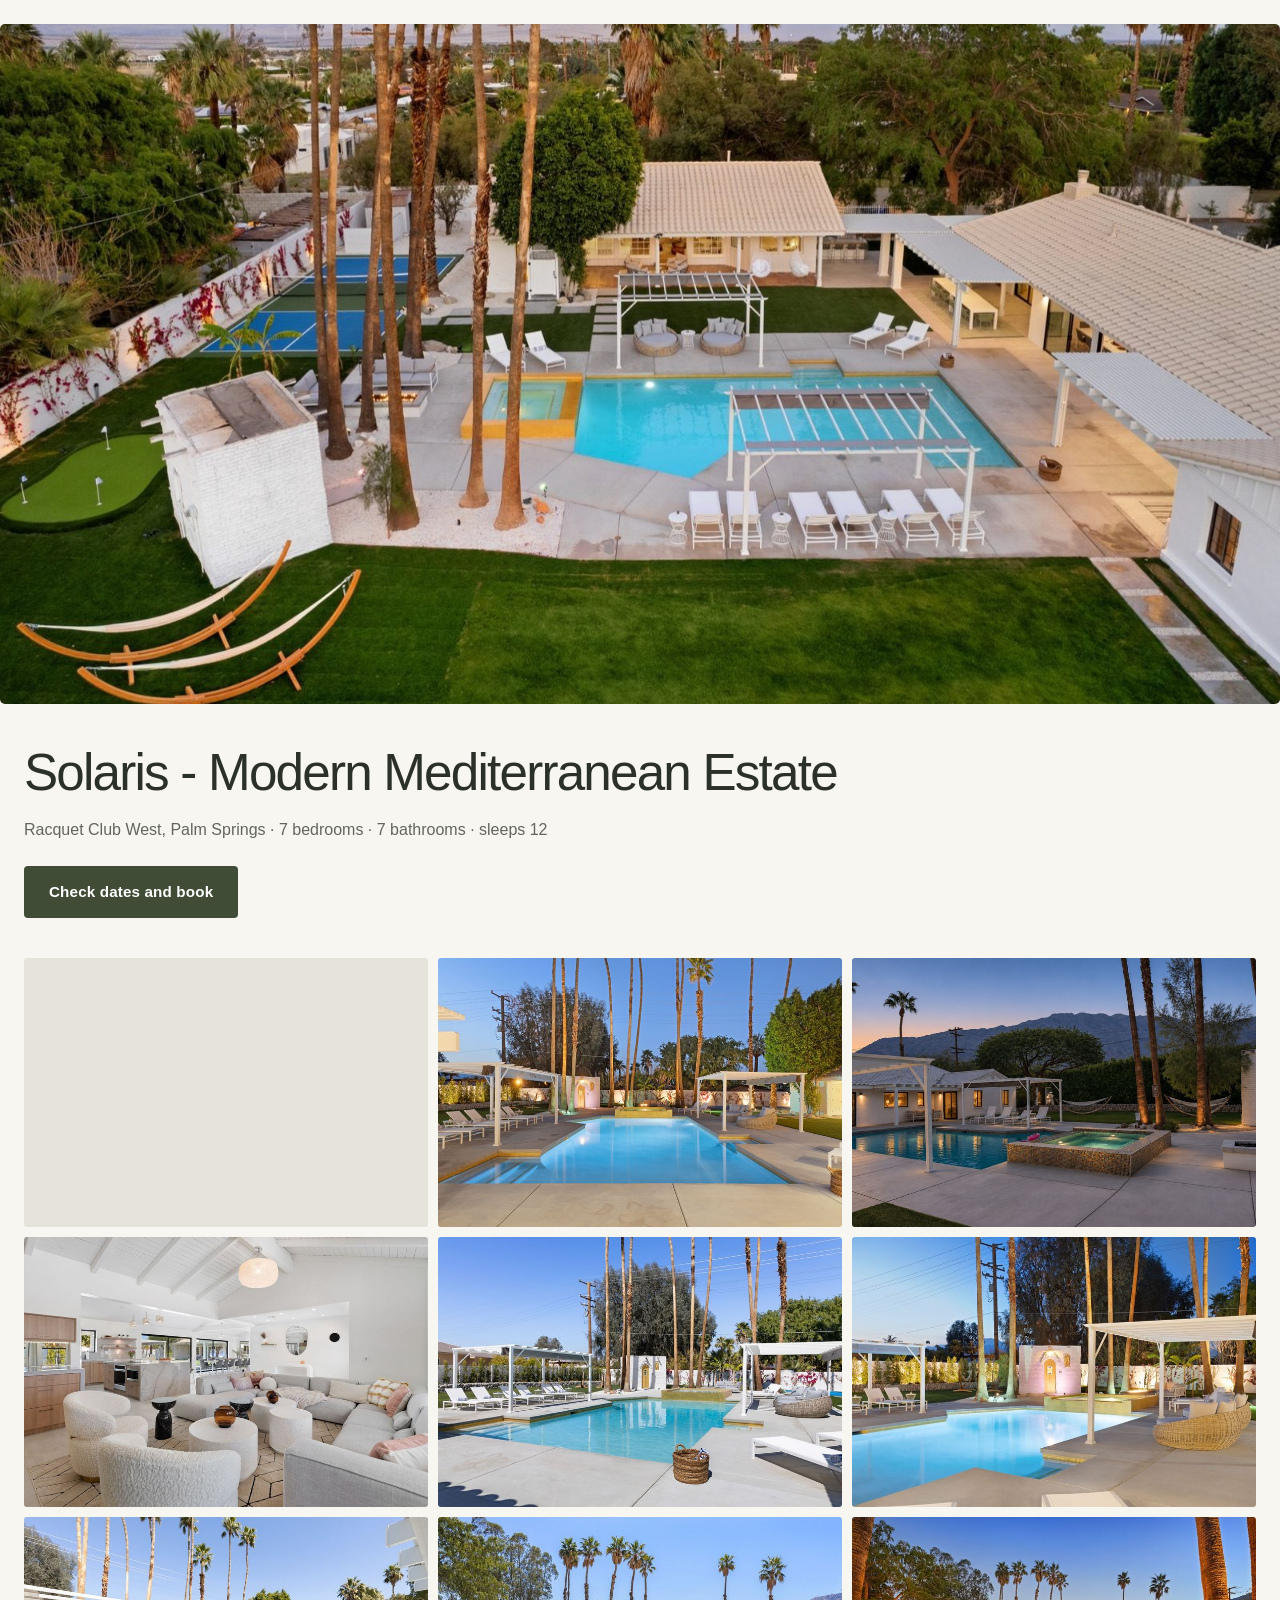
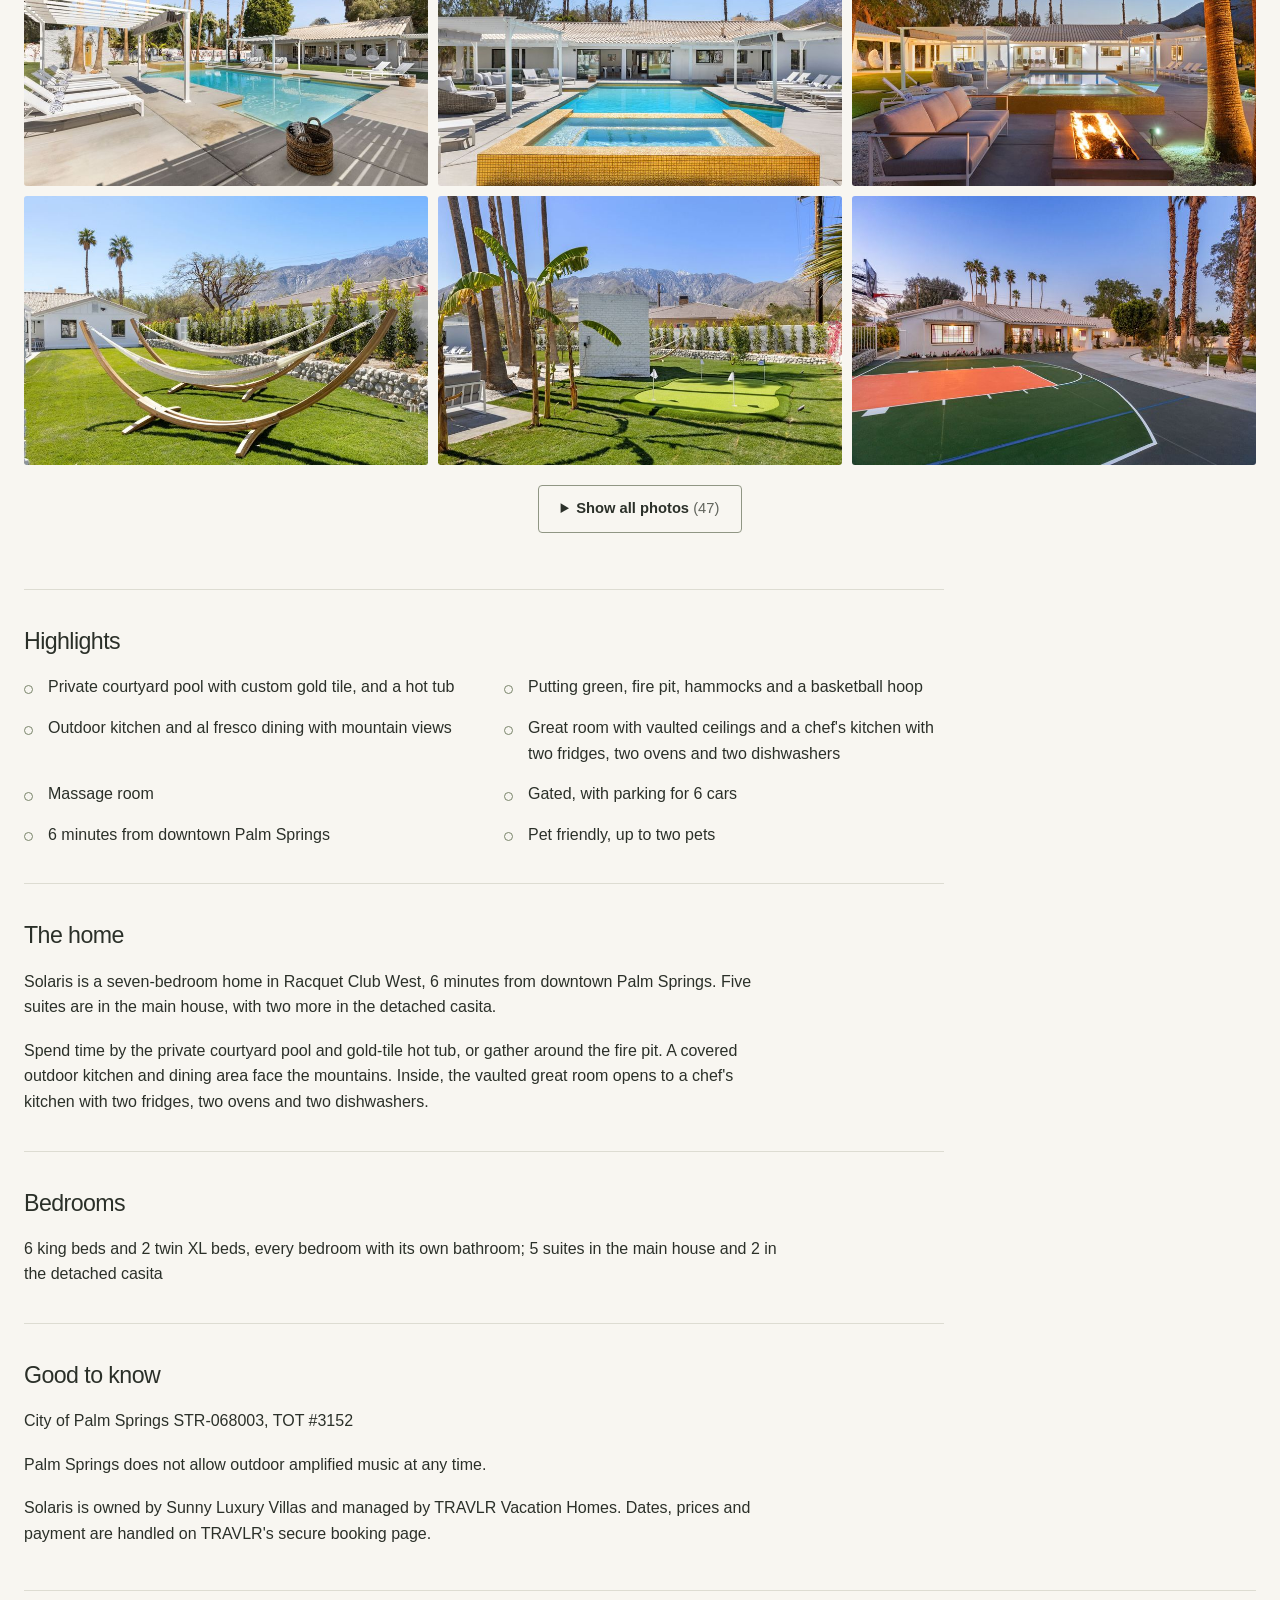
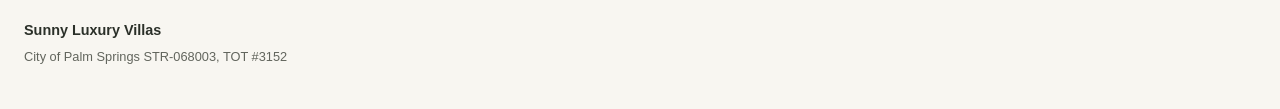
==== solaris/index.html @ 834a3d3c "Solaris booking pages Co-Authored-By: Claude Fable 5.2 <noreply@anthropic.com>" ====
<!doctype html>
<html lang="en">
<head>
<meta charset="utf-8">
<meta name="viewport" content="width=device-width, initial-scale=1">
<meta name="robots" content="noindex,nofollow">
<title>Solaris - Modern Mediterranean Estate</title>
<meta name="description" content="7 bedrooms, 7 bathrooms, sleeps 12. Private courtyard pool, gold-tile spa and mountain views in Racquet Club West, Palm Springs.">
<link rel="canonical" href="https://stay.sunnyluxuryvillas.com/solaris/">
<meta property="og:type" content="website">
<meta property="og:site_name" content="Sunny Luxury Villas">
<meta property="og:title" content="Solaris - Modern Mediterranean Estate">
<meta property="og:description" content="7 bedrooms, 7 bathrooms, sleeps 12. Private courtyard pool, gold-tile spa and mountain views in Racquet Club West, Palm Springs.">
<meta property="og:url" content="https://stay.sunnyluxuryvillas.com/solaris/">
<meta property="og:image" content="https://stay.sunnyluxuryvillas.com/img/a01-1600.jpg">
<meta property="og:image:alt" content="Pool courtyard and pergolas at dusk">
<link rel="stylesheet" href="/site.css">
<script src="/config.js" defer></script>
<script src="/site.js" defer></script>
</head>
<body data-code="s0">
<main>
<a class="hero photo" data-photo="0" href="/img/a01-1600.jpg" aria-label="Open photo 1: Pool courtyard and pergolas at dusk">
<img src="/img/a01-800.jpg" srcset="/img/a01-800.jpg 800w, /img/a01-1600.jpg 1600w" sizes="(min-width: 1400px) 1360px, 100vw" width="1600" height="1065" alt="Pool courtyard and pergolas at dusk" loading="eager" decoding="async" fetchpriority="high">
</a>
<div class="page-body">
<section class="intro" aria-labelledby="home-title">
<h1 id="home-title">Solaris - Modern Mediterranean Estate</h1>
<p class="location">Racquet Club West, Palm Springs · 7 bedrooms · 7 bathrooms · sleeps 12</p>
<a class="book-button" data-book href="https://www.staytravlr.com/vacation-rental/solaris/?utm_source=sunnyluxuryvillas&amp;utm_medium=referral&amp;utm_campaign=solaris_pilot_2026_11&amp;utm_content=s0#availability">Check dates and book</a>
</section>
<section class="gallery" aria-label="Photos of Solaris">
<div class="photo-grid"><a class="photo" data-photo="0" href="/img/a01-1600.jpg" aria-label="Open photo 1: Pool courtyard and pergolas at dusk"><img src="/img/a01-800.jpg" srcset="/img/a01-800.jpg 800w, /img/a01-1600.jpg 1600w" sizes="(min-width: 1100px) 416px, (min-width: 700px) calc((100vw - 64px) / 3), calc((100vw - 40px) / 2)" width="1600" height="1065" alt="Pool courtyard and pergolas at dusk" loading="lazy" decoding="async"></a>
<a class="photo" data-photo="1" href="/img/a02-1600.jpg" aria-label="Open photo 2: Illuminated courtyard pool beneath tall palms"><img src="/img/a02-800.jpg" srcset="/img/a02-800.jpg 800w, /img/a02-1600.jpg 1600w" sizes="(min-width: 1100px) 416px, (min-width: 700px) calc((100vw - 64px) / 3), calc((100vw - 40px) / 2)" width="1622" height="1080" alt="Illuminated courtyard pool beneath tall palms" loading="lazy" decoding="async"></a>
<a class="photo" data-photo="2" href="/img/tree-Ra-1600.jpg" aria-label="Open photo 3: Courtyard pool and mountain skyline framed by a tree"><img src="/img/tree-Ra-800.jpg" srcset="/img/tree-Ra-800.jpg 800w, /img/tree-Ra-1600.jpg 1600w" sizes="(min-width: 1100px) 416px, (min-width: 700px) calc((100vw - 64px) / 3), calc((100vw - 40px) / 2)" width="1620" height="1080" alt="Courtyard pool and mountain skyline framed by a tree" loading="lazy" decoding="async"></a>
<a class="photo" data-photo="3" href="/img/a03-1600.jpg" aria-label="Open photo 4: Great room with vaulted ceilings and soft seating"><img src="/img/a03-800.jpg" srcset="/img/a03-800.jpg 800w, /img/a03-1600.jpg 1600w" sizes="(min-width: 1100px) 416px, (min-width: 700px) calc((100vw - 64px) / 3), calc((100vw - 40px) / 2)" width="1620" height="1080" alt="Great room with vaulted ceilings and soft seating" loading="lazy" decoding="async"></a>
<a class="photo" data-photo="4" href="/img/a04-1600.jpg" aria-label="Open photo 5: Sunny pool courtyard with shaded daybeds"><img src="/img/a04-800.jpg" srcset="/img/a04-800.jpg 800w, /img/a04-1600.jpg 1600w" sizes="(min-width: 1100px) 416px, (min-width: 700px) calc((100vw - 64px) / 3), calc((100vw - 40px) / 2)" width="1620" height="1080" alt="Sunny pool courtyard with shaded daybeds" loading="lazy" decoding="async"></a>
<a class="photo" data-photo="5" href="/img/a05-1600.jpg" aria-label="Open photo 6: Poolside pergolas and illuminated spa at dusk"><img src="/img/a05-800.jpg" srcset="/img/a05-800.jpg 800w, /img/a05-1600.jpg 1600w" sizes="(min-width: 1100px) 416px, (min-width: 700px) calc((100vw - 64px) / 3), calc((100vw - 40px) / 2)" width="1620" height="1080" alt="Poolside pergolas and illuminated spa at dusk" loading="lazy" decoding="async"></a>
<a class="photo" data-photo="6" href="/img/a06-1600.jpg" aria-label="Open photo 7: Pool terrace with loungers and white pergolas"><img src="/img/a06-800.jpg" srcset="/img/a06-800.jpg 800w, /img/a06-1600.jpg 1600w" sizes="(min-width: 1100px) 416px, (min-width: 700px) calc((100vw - 64px) / 3), calc((100vw - 40px) / 2)" width="1620" height="1080" alt="Pool terrace with loungers and white pergolas" loading="lazy" decoding="async"></a>
<a class="photo" data-photo="7" href="/img/a07-1600.jpg" aria-label="Open photo 8: Gold-tile spa overlooking the courtyard pool"><img src="/img/a07-800.jpg" srcset="/img/a07-800.jpg 800w, /img/a07-1600.jpg 1600w" sizes="(min-width: 1100px) 416px, (min-width: 700px) calc((100vw - 64px) / 3), calc((100vw - 40px) / 2)" width="1620" height="1080" alt="Gold-tile spa overlooking the courtyard pool" loading="lazy" decoding="async"></a>
<a class="photo" data-photo="8" href="/img/a08-1600.jpg" aria-label="Open photo 9: Fire pit lounge beside the pool at dusk"><img src="/img/a08-800.jpg" srcset="/img/a08-800.jpg 800w, /img/a08-1600.jpg 1600w" sizes="(min-width: 1100px) 416px, (min-width: 700px) calc((100vw - 64px) / 3), calc((100vw - 40px) / 2)" width="1620" height="1080" alt="Fire pit lounge beside the pool at dusk" loading="lazy" decoding="async"></a>
<a class="photo" data-photo="9" href="/img/a09-1600.jpg" aria-label="Open photo 10: Hammocks on the lawn with mountain views"><img src="/img/a09-800.jpg" srcset="/img/a09-800.jpg 800w, /img/a09-1600.jpg 1600w" sizes="(min-width: 1100px) 416px, (min-width: 700px) calc((100vw - 64px) / 3), calc((100vw - 40px) / 2)" width="1620" height="1080" alt="Hammocks on the lawn with mountain views" loading="lazy" decoding="async"></a>
<a class="photo" data-photo="10" href="/img/a10-1600.jpg" aria-label="Open photo 11: Putting green with mountain views"><img src="/img/a10-800.jpg" srcset="/img/a10-800.jpg 800w, /img/a10-1600.jpg 1600w" sizes="(min-width: 1100px) 416px, (min-width: 700px) calc((100vw - 64px) / 3), calc((100vw - 40px) / 2)" width="1620" height="1080" alt="Putting green with mountain views" loading="lazy" decoding="async"></a>
<a class="photo" data-photo="11" href="/img/a11-1600.jpg" aria-label="Open photo 12: Basketball court beside the house at dusk"><img src="/img/a11-800.jpg" srcset="/img/a11-800.jpg 800w, /img/a11-1600.jpg 1600w" sizes="(min-width: 1100px) 416px, (min-width: 700px) calc((100vw - 64px) / 3), calc((100vw - 40px) / 2)" width="1620" height="1080" alt="Basketball court beside the house at dusk" loading="lazy" decoding="async"></a></div>
<details class="more-photos">
<summary>Show all photos <span>(47)</span></summary>
<div class="photo-grid"><a class="photo" data-photo="12" href="/img/a12-1600.jpg" aria-label="Open photo 13: Basketball court and white pergolas in daylight"><img src="/img/a12-800.jpg" srcset="/img/a12-800.jpg 800w, /img/a12-1600.jpg 1600w" sizes="(min-width: 1100px) 416px, (min-width: 700px) calc((100vw - 64px) / 3), calc((100vw - 40px) / 2)" width="1620" height="1080" alt="Basketball court and white pergolas in daylight" loading="lazy" decoding="async"></a>
<a class="photo" data-photo="13" href="/img/a13-1600.jpg" aria-label="Open photo 14: Covered outdoor kitchen and dining area at dusk"><img src="/img/a13-800.jpg" srcset="/img/a13-800.jpg 800w, /img/a13-1600.jpg 1600w" sizes="(min-width: 1100px) 416px, (min-width: 700px) calc((100vw - 64px) / 3), calc((100vw - 40px) / 2)" width="1620" height="1080" alt="Covered outdoor kitchen and dining area at dusk" loading="lazy" decoding="async"></a>
<a class="photo" data-photo="14" href="/img/a14-1600.jpg" aria-label="Open photo 15: Covered outdoor lounge overlooking the pool"><img src="/img/a14-800.jpg" srcset="/img/a14-800.jpg 800w, /img/a14-1600.jpg 1600w" sizes="(min-width: 1100px) 416px, (min-width: 700px) calc((100vw - 64px) / 3), calc((100vw - 40px) / 2)" width="1620" height="1080" alt="Covered outdoor lounge overlooking the pool" loading="lazy" decoding="async"></a>
<a class="photo" data-photo="15" href="/img/a15-1600.jpg" aria-label="Open photo 16: Lawn and hanging chairs beside the house"><img src="/img/a15-800.jpg" srcset="/img/a15-800.jpg 800w, /img/a15-1600.jpg 1600w" sizes="(min-width: 1100px) 416px, (min-width: 700px) calc((100vw - 64px) / 3), calc((100vw - 40px) / 2)" width="1620" height="1080" alt="Lawn and hanging chairs beside the house" loading="lazy" decoding="async"></a>
<a class="photo" data-photo="16" href="/img/a16-1600.jpg" aria-label="Open photo 17: Outdoor dining table beneath a white pergola"><img src="/img/a16-800.jpg" srcset="/img/a16-800.jpg 800w, /img/a16-1600.jpg 1600w" sizes="(min-width: 1100px) 416px, (min-width: 700px) calc((100vw - 64px) / 3), calc((100vw - 40px) / 2)" width="1620" height="1080" alt="Outdoor dining table beneath a white pergola" loading="lazy" decoding="async"></a>
<a class="photo" data-photo="17" href="/img/a17-1600.jpg" aria-label="Open photo 18: Illuminated outdoor kitchen and courtyard at dusk"><img src="/img/a17-800.jpg" srcset="/img/a17-800.jpg 800w, /img/a17-1600.jpg 1600w" sizes="(min-width: 1100px) 416px, (min-width: 700px) calc((100vw - 64px) / 3), calc((100vw - 40px) / 2)" width="1620" height="1080" alt="Illuminated outdoor kitchen and courtyard at dusk" loading="lazy" decoding="async"></a>
<a class="photo" data-photo="18" href="/img/a18-1600.jpg" aria-label="Open photo 19: Garden lawn and shaded hanging chairs"><img src="/img/a18-800.jpg" srcset="/img/a18-800.jpg 800w, /img/a18-1600.jpg 1600w" sizes="(min-width: 1100px) 416px, (min-width: 700px) calc((100vw - 64px) / 3), calc((100vw - 40px) / 2)" width="1620" height="1080" alt="Garden lawn and shaded hanging chairs" loading="lazy" decoding="async"></a>
<a class="photo" data-photo="19" href="/img/a19-1600.jpg" aria-label="Open photo 20: Great room seating beside the open kitchen"><img src="/img/a19-800.jpg" srcset="/img/a19-800.jpg 800w, /img/a19-1600.jpg 1600w" sizes="(min-width: 1100px) 416px, (min-width: 700px) calc((100vw - 64px) / 3), calc((100vw - 40px) / 2)" width="1620" height="1080" alt="Great room seating beside the open kitchen" loading="lazy" decoding="async"></a>
<a class="photo" data-photo="20" href="/img/a20-1600.jpg" aria-label="Open photo 21: Chef&#x27;s kitchen with island seating"><img src="/img/a20-800.jpg" srcset="/img/a20-800.jpg 800w, /img/a20-1600.jpg 1600w" sizes="(min-width: 1100px) 416px, (min-width: 700px) calc((100vw - 64px) / 3), calc((100vw - 40px) / 2)" width="1620" height="1080" alt="Chef&#x27;s kitchen with island seating" loading="lazy" decoding="async"></a>
<a class="photo" data-photo="21" href="/img/a21-1600.jpg" aria-label="Open photo 22: Dining area with garden access"><img src="/img/a21-800.jpg" srcset="/img/a21-800.jpg 800w, /img/a21-1600.jpg 1600w" sizes="(min-width: 1100px) 416px, (min-width: 700px) calc((100vw - 64px) / 3), calc((100vw - 40px) / 2)" width="1620" height="1080" alt="Dining area with garden access" loading="lazy" decoding="async"></a>
<a class="photo" data-photo="22" href="/img/a22-1600.jpg" aria-label="Open photo 23: Guest bathroom with wall-mounted sink"><img src="/img/a22-800.jpg" srcset="/img/a22-800.jpg 800w, /img/a22-1600.jpg 1600w" sizes="(min-width: 1100px) 416px, (min-width: 700px) calc((100vw - 64px) / 3), calc((100vw - 40px) / 2)" width="1620" height="1080" alt="Guest bathroom with wall-mounted sink" loading="lazy" decoding="async"></a>
<a class="photo" data-photo="23" href="/img/a23-1600.jpg" aria-label="Open photo 24: Suite sitting area with timber ceiling and fireplace"><img src="/img/a23-800.jpg" srcset="/img/a23-800.jpg 800w, /img/a23-1600.jpg 1600w" sizes="(min-width: 1100px) 416px, (min-width: 700px) calc((100vw - 64px) / 3), calc((100vw - 40px) / 2)" width="1620" height="1080" alt="Suite sitting area with timber ceiling and fireplace" loading="lazy" decoding="async"></a>
<a class="photo" data-photo="24" href="/img/a24-1600.jpg" aria-label="Open photo 25: Bedroom with timber ceiling and garden access"><img src="/img/a24-800.jpg" srcset="/img/a24-800.jpg 800w, /img/a24-1600.jpg 1600w" sizes="(min-width: 1100px) 416px, (min-width: 700px) calc((100vw - 64px) / 3), calc((100vw - 40px) / 2)" width="1620" height="1080" alt="Bedroom with timber ceiling and garden access" loading="lazy" decoding="async"></a>
<a class="photo" data-photo="25" href="/img/a25-1600.jpg" aria-label="Open photo 26: Bathroom with glass shower and round mirror"><img src="/img/a25-800.jpg" srcset="/img/a25-800.jpg 800w, /img/a25-1600.jpg 1600w" sizes="(min-width: 1100px) 416px, (min-width: 700px) calc((100vw - 64px) / 3), calc((100vw - 40px) / 2)" width="1620" height="1080" alt="Bathroom with glass shower and round mirror" loading="lazy" decoding="async"></a>
<a class="photo" data-photo="26" href="/img/a26-1600.jpg" aria-label="Open photo 27: Twin bedroom with patterned wallpaper"><img src="/img/a26-800.jpg" srcset="/img/a26-800.jpg 800w, /img/a26-1600.jpg 1600w" sizes="(min-width: 1100px) 416px, (min-width: 700px) calc((100vw - 64px) / 3), calc((100vw - 40px) / 2)" width="1620" height="1080" alt="Twin bedroom with patterned wallpaper" loading="lazy" decoding="async"></a>
<a class="photo" data-photo="27" href="/img/a27-1600.jpg" aria-label="Open photo 28: Twin beds with yellow accent pillows"><img src="/img/a27-800.jpg" srcset="/img/a27-800.jpg 800w, /img/a27-1600.jpg 1600w" sizes="(min-width: 1100px) 416px, (min-width: 700px) calc((100vw - 64px) / 3), calc((100vw - 40px) / 2)" width="1620" height="1080" alt="Twin beds with yellow accent pillows" loading="lazy" decoding="async"></a>
<a class="photo" data-photo="28" href="/img/a28-1600.jpg" aria-label="Open photo 29: Bathroom with marble shower and tub"><img src="/img/a28-800.jpg" srcset="/img/a28-800.jpg 800w, /img/a28-1600.jpg 1600w" sizes="(min-width: 1100px) 416px, (min-width: 700px) calc((100vw - 64px) / 3), calc((100vw - 40px) / 2)" width="1620" height="1080" alt="Bathroom with marble shower and tub" loading="lazy" decoding="async"></a>
<a class="photo" data-photo="29" href="/img/a29-1600.jpg" aria-label="Open photo 30: Bedroom with cactus mural and garden doors"><img src="/img/a29-800.jpg" srcset="/img/a29-800.jpg 800w, /img/a29-1600.jpg 1600w" sizes="(min-width: 1100px) 416px, (min-width: 700px) calc((100vw - 64px) / 3), calc((100vw - 40px) / 2)" width="1620" height="1080" alt="Bedroom with cactus mural and garden doors" loading="lazy" decoding="async"></a>
<a class="photo" data-photo="30" href="/img/a30-1600.jpg" aria-label="Open photo 31: Bed framed by a cactus mural"><img src="/img/a30-800.jpg" srcset="/img/a30-800.jpg 800w, /img/a30-1600.jpg 1600w" sizes="(min-width: 1100px) 416px, (min-width: 700px) calc((100vw - 64px) / 3), calc((100vw - 40px) / 2)" width="1620" height="1080" alt="Bed framed by a cactus mural" loading="lazy" decoding="async"></a>
<a class="photo" data-photo="31" href="/img/a31-1600.jpg" aria-label="Open photo 32: Bathroom with glass shower and round vanity mirror"><img src="/img/a31-800.jpg" srcset="/img/a31-800.jpg 800w, /img/a31-1600.jpg 1600w" sizes="(min-width: 1100px) 416px, (min-width: 700px) calc((100vw - 64px) / 3), calc((100vw - 40px) / 2)" width="1620" height="1080" alt="Bathroom with glass shower and round vanity mirror" loading="lazy" decoding="async"></a>
<a class="photo" data-photo="32" href="/img/a32-1600.jpg" aria-label="Open photo 33: Bedroom with wood floors and garden doors"><img src="/img/a32-800.jpg" srcset="/img/a32-800.jpg 800w, /img/a32-1600.jpg 1600w" sizes="(min-width: 1100px) 416px, (min-width: 700px) calc((100vw - 64px) / 3), calc((100vw - 40px) / 2)" width="1620" height="1080" alt="Bedroom with wood floors and garden doors" loading="lazy" decoding="async"></a>
<a class="photo" data-photo="33" href="/img/a33-1600.jpg" aria-label="Open photo 34: Bedroom with floral wallpaper and garden access"><img src="/img/a33-800.jpg" srcset="/img/a33-800.jpg 800w, /img/a33-1600.jpg 1600w" sizes="(min-width: 1100px) 416px, (min-width: 700px) calc((100vw - 64px) / 3), calc((100vw - 40px) / 2)" width="1620" height="1080" alt="Bedroom with floral wallpaper and garden access" loading="lazy" decoding="async"></a>
<a class="photo" data-photo="34" href="/img/a34-1600.jpg" aria-label="Open photo 35: Bathroom with wood vanity and glass shower"><img src="/img/a34-800.jpg" srcset="/img/a34-800.jpg 800w, /img/a34-1600.jpg 1600w" sizes="(min-width: 1100px) 416px, (min-width: 700px) calc((100vw - 64px) / 3), calc((100vw - 40px) / 2)" width="1620" height="1080" alt="Bathroom with wood vanity and glass shower" loading="lazy" decoding="async"></a>
<a class="photo" data-photo="35" href="/img/a35-1600.jpg" aria-label="Open photo 36: Bedroom with dark accent wall and bench"><img src="/img/a35-800.jpg" srcset="/img/a35-800.jpg 800w, /img/a35-1600.jpg 1600w" sizes="(min-width: 1100px) 416px, (min-width: 700px) calc((100vw - 64px) / 3), calc((100vw - 40px) / 2)" width="1620" height="1080" alt="Bedroom with dark accent wall and bench" loading="lazy" decoding="async"></a>
<a class="photo" data-photo="36" href="/img/a36-1600.jpg" aria-label="Open photo 37: Bathroom with round mirror and glass shower"><img src="/img/a36-800.jpg" srcset="/img/a36-800.jpg 800w, /img/a36-1600.jpg 1600w" sizes="(min-width: 1100px) 416px, (min-width: 700px) calc((100vw - 64px) / 3), calc((100vw - 40px) / 2)" width="1620" height="1080" alt="Bathroom with round mirror and glass shower" loading="lazy" decoding="async"></a>
<a class="photo" data-photo="37" href="/img/a37-1600.jpg" aria-label="Open photo 38: Casita sitting area with fireplace and vaulted ceiling"><img src="/img/a37-800.jpg" srcset="/img/a37-800.jpg 800w, /img/a37-1600.jpg 1600w" sizes="(min-width: 1100px) 416px, (min-width: 700px) calc((100vw - 64px) / 3), calc((100vw - 40px) / 2)" width="1620" height="1080" alt="Casita sitting area with fireplace and vaulted ceiling" loading="lazy" decoding="async"></a>
<a class="photo" data-photo="38" href="/img/a38-1600.jpg" aria-label="Open photo 39: Casita lounge with sofas and garden doors"><img src="/img/a38-800.jpg" srcset="/img/a38-800.jpg 800w, /img/a38-1600.jpg 1600w" sizes="(min-width: 1100px) 416px, (min-width: 700px) calc((100vw - 64px) / 3), calc((100vw - 40px) / 2)" width="1620" height="1080" alt="Casita lounge with sofas and garden doors" loading="lazy" decoding="async"></a>
<a class="photo" data-photo="39" href="/img/a39-1600.jpg" aria-label="Open photo 40: Bedroom with coral patterned wallpaper"><img src="/img/a39-800.jpg" srcset="/img/a39-800.jpg 800w, /img/a39-1600.jpg 1600w" sizes="(min-width: 1100px) 416px, (min-width: 700px) calc((100vw - 64px) / 3), calc((100vw - 40px) / 2)" width="1620" height="1080" alt="Bedroom with coral patterned wallpaper" loading="lazy" decoding="async"></a>
<a class="photo" data-photo="40" href="/img/a41-1600.jpg" aria-label="Open photo 41: Bathroom with black shower fittings"><img src="/img/a41-800.jpg" srcset="/img/a41-800.jpg 800w, /img/a41-1600.jpg 1600w" sizes="(min-width: 1100px) 416px, (min-width: 700px) calc((100vw - 64px) / 3), calc((100vw - 40px) / 2)" width="1620" height="1080" alt="Bathroom with black shower fittings" loading="lazy" decoding="async"></a>
<a class="photo" data-photo="41" href="/img/a42-1600.jpg" aria-label="Open photo 42: Bedroom with patterned accent wall and vaulted ceiling"><img src="/img/a42-800.jpg" srcset="/img/a42-800.jpg 800w, /img/a42-1600.jpg 1600w" sizes="(min-width: 1100px) 416px, (min-width: 700px) calc((100vw - 64px) / 3), calc((100vw - 40px) / 2)" width="1620" height="1080" alt="Bedroom with patterned accent wall and vaulted ceiling" loading="lazy" decoding="async"></a>
<a class="photo" data-photo="42" href="/img/a43-1600.jpg" aria-label="Open photo 43: Bedroom with fireplace and freestanding tub"><img src="/img/a43-800.jpg" srcset="/img/a43-800.jpg 800w, /img/a43-1600.jpg 1600w" sizes="(min-width: 1100px) 416px, (min-width: 700px) calc((100vw - 64px) / 3), calc((100vw - 40px) / 2)" width="1620" height="1080" alt="Bedroom with fireplace and freestanding tub" loading="lazy" decoding="async"></a>
<a class="photo" data-photo="43" href="/img/a44-1600.jpg" aria-label="Open photo 44: Bathroom with freestanding tub and glass shower"><img src="/img/a44-800.jpg" srcset="/img/a44-800.jpg 800w, /img/a44-1600.jpg 1600w" sizes="(min-width: 1100px) 416px, (min-width: 700px) calc((100vw - 64px) / 3), calc((100vw - 40px) / 2)" width="1620" height="1080" alt="Bathroom with freestanding tub and glass shower" loading="lazy" decoding="async"></a>
<a class="photo" data-photo="44" href="/img/a45-1600.jpg" aria-label="Open photo 45: Bright bathroom with freestanding tub and wood vanity"><img src="/img/a45-800.jpg" srcset="/img/a45-800.jpg 800w, /img/a45-1600.jpg 1600w" sizes="(min-width: 1100px) 416px, (min-width: 700px) calc((100vw - 64px) / 3), calc((100vw - 40px) / 2)" width="1620" height="1080" alt="Bright bathroom with freestanding tub and wood vanity" loading="lazy" decoding="async"></a>
<a class="photo" data-photo="45" href="/img/a46-1600.jpg" aria-label="Open photo 46: Massage room with treatment table"><img src="/img/a46-800.jpg" srcset="/img/a46-800.jpg 800w, /img/a46-1600.jpg 1600w" sizes="(min-width: 1100px) 416px, (min-width: 700px) calc((100vw - 64px) / 3), calc((100vw - 40px) / 2)" width="1620" height="1080" alt="Massage room with treatment table" loading="lazy" decoding="async"></a>
<a class="photo" data-photo="46" href="/img/a47-1600.jpg" aria-label="Open photo 47: Walk-in shower with black fittings"><img src="/img/a47-800.jpg" srcset="/img/a47-800.jpg 800w, /img/a47-1600.jpg 1600w" sizes="(min-width: 1100px) 416px, (min-width: 700px) calc((100vw - 64px) / 3), calc((100vw - 40px) / 2)" width="1620" height="1080" alt="Walk-in shower with black fittings" loading="lazy" decoding="async"></a></div>
</details>
</section>
<div class="home-details">
<section aria-labelledby="highlights-title"><h2 id="highlights-title">Highlights</h2>
<ul class="highlights"><li>Private courtyard pool with custom gold tile, and a hot tub</li><li>Putting green, fire pit, hammocks and a basketball hoop</li><li>Outdoor kitchen and al fresco dining with mountain views</li><li>Great room with vaulted ceilings and a chef&#x27;s kitchen with two fridges, two ovens and two dishwashers</li><li>Massage room</li><li>Gated, with parking for 6 cars</li><li>6 minutes from downtown Palm Springs</li><li>Pet friendly, up to two pets</li></ul></section>
<section aria-labelledby="about-title"><h2 id="about-title">The home</h2>
<p>Solaris is a seven-bedroom home in Racquet Club West, 6 minutes from downtown Palm Springs. Five suites are in the main house, with two more in the detached casita.</p>
<p>Spend time by the private courtyard pool and gold-tile hot tub, or gather around the fire pit. A covered outdoor kitchen and dining area face the mountains. Inside, the vaulted great room opens to a chef's kitchen with two fridges, two ovens and two dishwashers.</p>
</section>
<section aria-labelledby="bedrooms-title"><h2 id="bedrooms-title">Bedrooms</h2>
<p>6 king beds and 2 twin XL beds, every bedroom with its own bathroom; 5 suites in the main house and 2 in the detached casita</p></section>
<section aria-labelledby="know-title"><h2 id="know-title">Good to know</h2>
<p>City of Palm Springs STR-068003, TOT #3152</p>
<p>Palm Springs does not allow outdoor amplified music at any time.</p>
<p>Solaris is owned by Sunny Luxury Villas and managed by TRAVLR Vacation Homes. Dates, prices and payment are handled on TRAVLR&#x27;s secure booking page.</p></section>
</div>
<footer><p>Sunny Luxury Villas</p><p>City of Palm Springs STR-068003, TOT #3152</p></footer>
</div>
</main>
<div class="mobile-book"><a class="book-button" data-book href="https://www.staytravlr.com/vacation-rental/solaris/?utm_source=sunnyluxuryvillas&amp;utm_medium=referral&amp;utm_campaign=solaris_pilot_2026_11&amp;utm_content=s0#availability">Check dates and book</a></div>
<dialog class="viewer" aria-label="Photo gallery">
<div class="viewer-top"><p id="photo-count" aria-live="polite"></p><button type="button" class="viewer-close" aria-label="Close photo gallery" autofocus>Close <span aria-hidden="true">×</span></button></div>
<div class="viewer-stage"><button type="button" class="viewer-prev" aria-label="Previous photo">&#8249;</button><div id="viewer-image"></div><button type="button" class="viewer-next" aria-label="Next photo">&#8250;</button></div>
<div class="viewer-bottom"><p id="photo-caption" aria-live="polite"></p><p class="viewer-help">Swipe or use the arrow keys to browse</p></div>
</dialog>
</body>
</html>
---- site.css ----
:root {
  color-scheme: light;
  --paper: #f8f6f1;
  --ink: #2b3029;
  --muted: #62655d;
  --line: #dddcd2;
  --olive: #414c37;
  font-family: -apple-system, BlinkMacSystemFont, "Segoe UI", sans-serif;
  color: var(--ink);
  background: var(--paper);
  font-synthesis: none;
}
* { box-sizing: border-box; }
body { margin: 0; line-height: 1.6; }
body.viewer-open { overflow: hidden; }
a { color: inherit; }
button, summary, a { -webkit-tap-highlight-color: transparent; }
button { font: inherit; }
button, summary { cursor: pointer; }
:focus-visible { outline: 3px solid #b78345; outline-offset: 5px; }
.hero { display: block; max-width: 1360px; margin: auto; }
.hero img { display: block; width: 100%; height: auto; aspect-ratio: 1.502; object-fit: cover; }
.page-body { max-width: 1312px; margin: auto; padding: 0 16px; }
.intro { padding: 30px 0 32px; }
h1 { font-size: clamp(1.9rem, 4vw, 3.4rem); line-height: 1.12; font-weight: 500; letter-spacing: -0.035em; max-width: 1000px; margin: 0 0 16px; text-wrap: balance; }
p { margin: 0 0 18px; }
.location { font-size: 0.95rem; color: var(--muted); max-width: 520px; margin-bottom: 23px; }
.book-button { display: inline-flex; align-items: center; justify-content: center; min-height: 52px; padding: 13px 25px; background: var(--olive); color: #fff; border-radius: 4px; text-decoration: none; font-size: 0.95rem; font-weight: 600; letter-spacing: 0.01em; }
.book-button:hover { background: #303d28; }
.photo-grid { display: grid; grid-template-columns: repeat(2, minmax(0, 1fr)); gap: 8px; }
.photo-grid .photo { overflow: hidden; display: block; border-radius: 3px; background: #e6e3da; }
.photo-grid img { width: 100%; height: auto; aspect-ratio: 1.5; object-fit: cover; display: block; transition: transform 180ms ease; }
.photo-grid a:hover img { transform: scale(1.025); }
.more-photos { margin: 20px 0 0; }
.more-photos summary { width: fit-content; min-height: 48px; margin: 0 auto; padding: 11px 22px; border: 1px solid #909684; border-radius: 4px; font-size: 0.92rem; font-weight: 600; }
.more-photos summary span { font-weight: 400; color: var(--muted); }
.more-photos[open] summary { margin-bottom: 20px; }
.home-details { max-width: 920px; margin: 42px 0 0; }
.home-details section { padding: 28px 0; border-top: 1px solid var(--line); }
h2 { margin: 0 0 18px; font-size: 1.45rem; font-weight: 500; letter-spacing: -0.025em; line-height: 1.3; }
.home-details p { max-width: 760px; }
.home-details p:last-child { margin-bottom: 0; }
.highlights { list-style: none; padding: 0; margin: 0; display: grid; gap: 15px; }
.highlights li { position: relative; padding-left: 24px; }
.highlights li::before { content: ""; position: absolute; top: 0.66em; left: 0; width: 7px; height: 7px; border: 1px solid #7a856b; border-radius: 50%; }
footer { margin-top: 8px; padding: 28px 0 120px; border-top: 1px solid var(--line); font-size: 0.8rem; color: var(--muted); }
footer p { margin: 0 0 5px; }
footer p:first-child { font-size: 0.9rem; font-weight: 600; color: var(--ink); }
.mobile-book { position: fixed; z-index: 2; bottom: 0; left: 0; width: 100%; background: #f8f6f1; border-top: 1px solid var(--line); padding: 12px 16px calc(12px + env(safe-area-inset-bottom)); }
.mobile-book .book-button { width: 100%; }
.viewer { color-scheme: dark; position: fixed; inset: 0; width: 100%; max-width: none; height: 100%; height: 100dvh; max-height: none; margin: 0; border: 0; padding: 0; background: #171a16; color: #f8f6f1; }
.viewer[open] { display: flex; flex-direction: column; }
.viewer::backdrop { background: #171a16; }
.viewer-top { display: flex; align-items: center; justify-content: space-between; padding: max(12px, env(safe-area-inset-top)) 16px 8px; flex-shrink: 0; }
.viewer-top p { margin: 0; font-size: 0.9rem; }
.viewer button { min-width: 48px; min-height: 48px; border: 1px solid #60675a; background: #252b22; color: #fff; border-radius: 4px; }
.viewer-close { padding: 8px 16px; }
.viewer-close span { margin-left: 10px; font-size: 1.3rem; }
.viewer-stage { position: relative; display: flex; flex: 1; align-items: center; min-height: 0; touch-action: pan-y pinch-zoom; }
#viewer-image { width: 100%; height: 100%; min-height: 0; display: flex; align-items: center; justify-content: center; }
#viewer-image img { display: block; width: 100%; height: 100%; object-fit: contain; }
.viewer-prev, .viewer-next { position: absolute; z-index: 1; top: 50%; transform: translateY(-50%); font-size: 2rem !important; background: #171a16b8 !important; }
.viewer-prev { left: 8px; }
.viewer-next { right: 8px; }
.viewer-bottom { flex-shrink: 0; padding: 16px 24px max(20px, env(safe-area-inset-bottom)); text-align: center; }
#photo-caption { margin: 0; font-size: 0.95rem; }
.viewer-help { color: #bcc2b6; font-size: 0.75rem; margin: 8px 0 0; }
.error-page { max-width: 800px; margin: 12vh auto; padding: 24px; }
@media (min-width: 700px) {
  .page-body { padding: 0 24px; }
  .intro { padding: 40px 0; }
  .location { max-width: none; font-size: 1rem; }
  .photo-grid { grid-template-columns: repeat(3, minmax(0, 1fr)); gap: 10px; }
  .highlights { grid-template-columns: repeat(2, minmax(0, 1fr)); column-gap: 40px; }
  .home-details { margin-top: 56px; }
  .home-details section { padding: 36px 0; }
  .mobile-book { display: none; }
  footer { padding-bottom: 36px; }
  .viewer-prev { left: 24px; }
  .viewer-next { right: 24px; }
}
@media (min-width: 1100px) {
  .hero { padding-top: 24px; }
  .hero img { max-height: 680px; border-radius: 5px; }
}
@media (prefers-reduced-motion: reduce) {
  .photo-grid img { transition: none; }
}
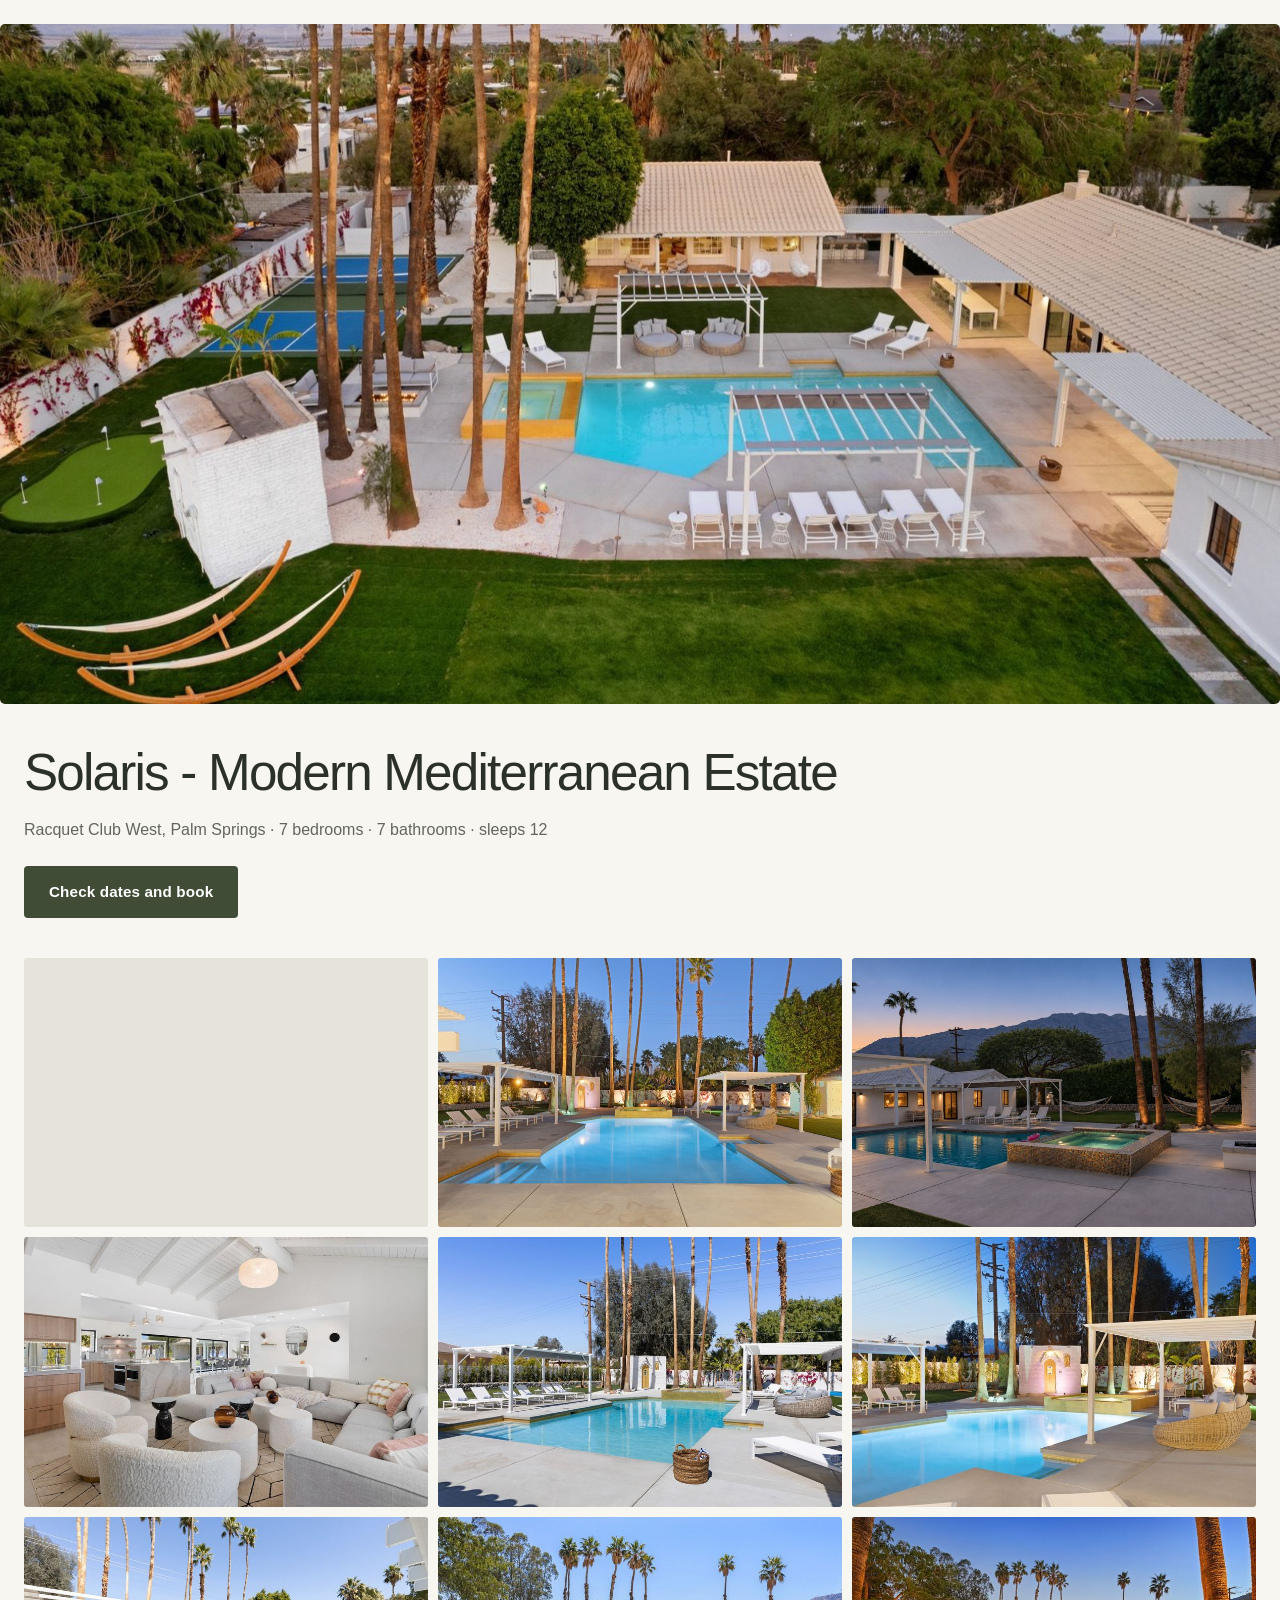
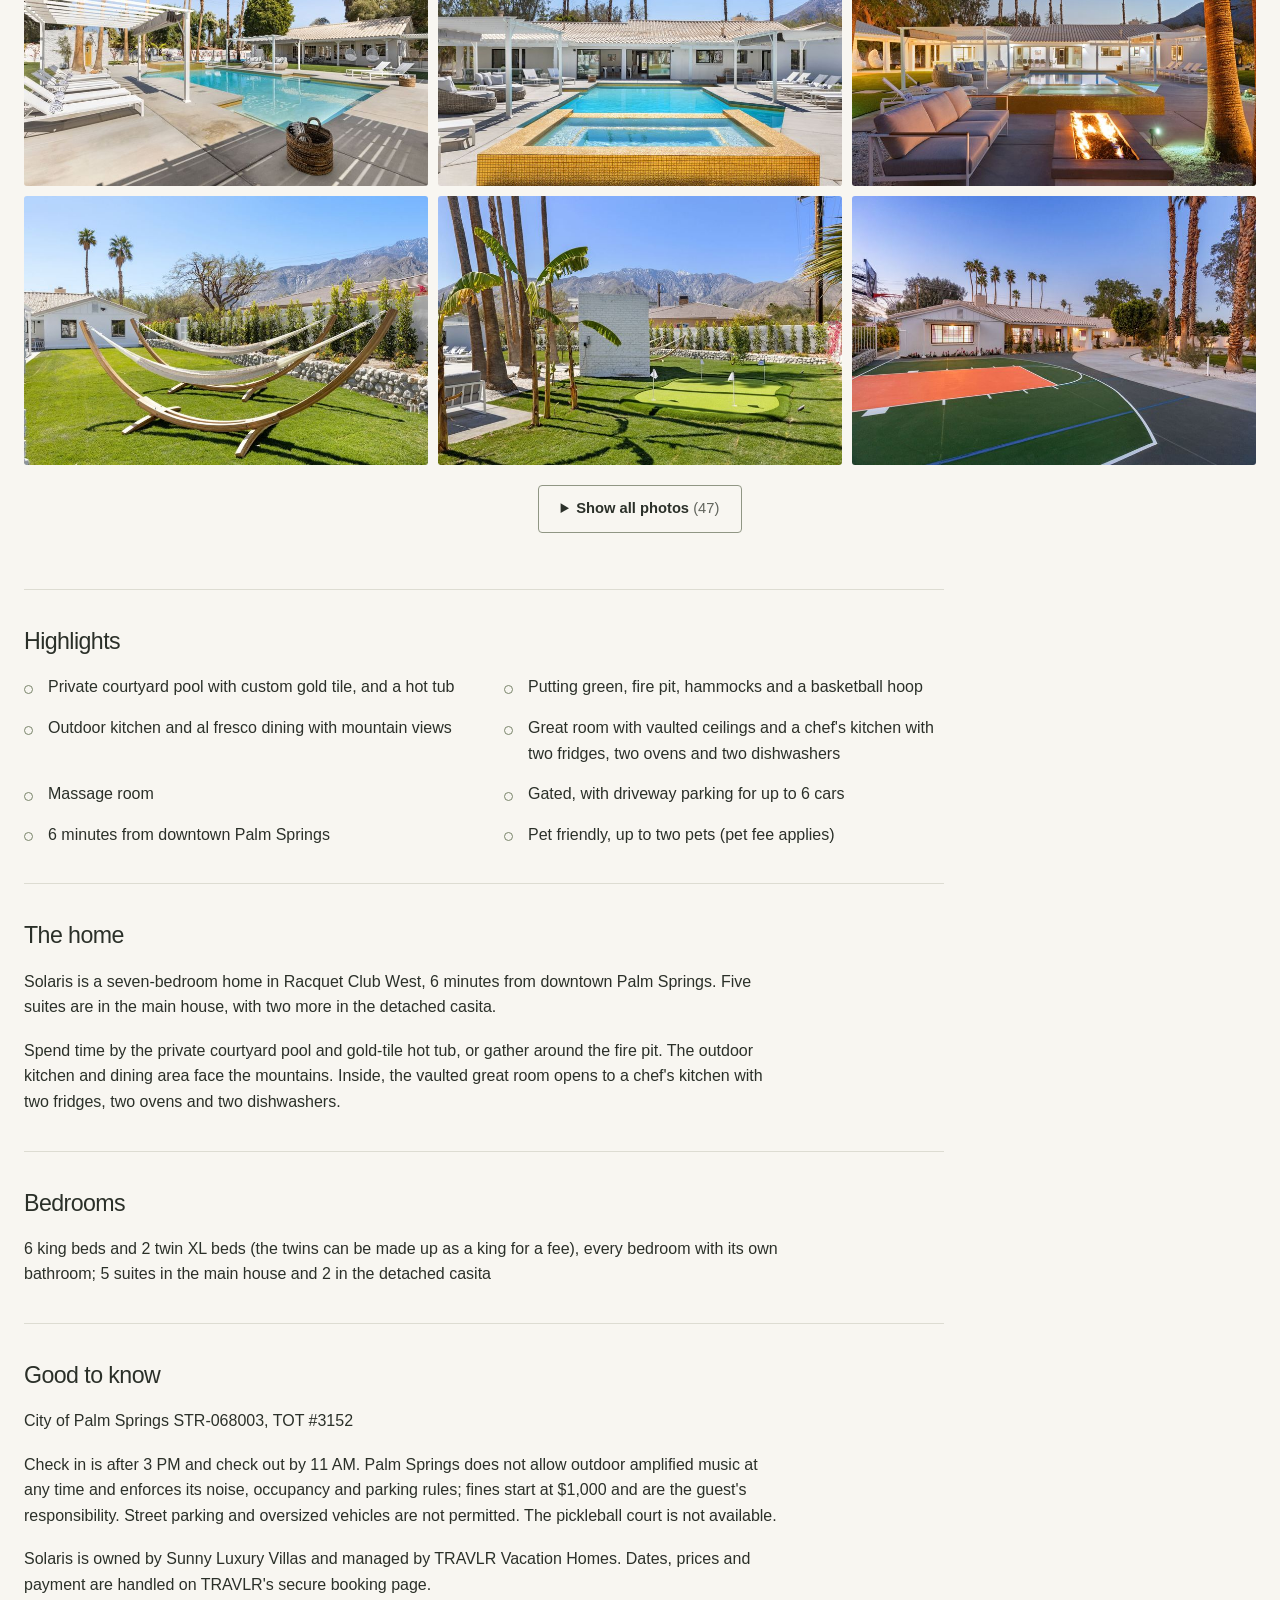
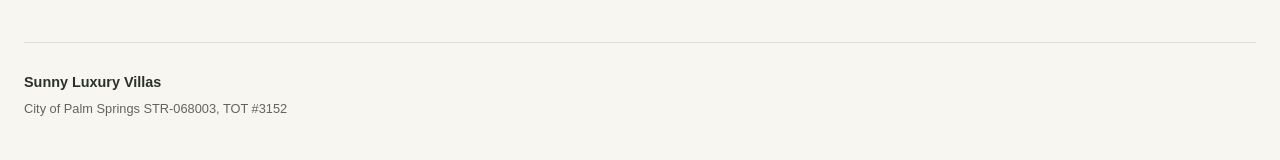
==== commit d5616a24: "Update pages: house rules and check-in times, Skyview pages Co-Authored-By: Claude Fable 5.2 <norepl" ====
--- a/solaris/index.html
+++ b/solaris/index.html
@@ -83,16 +83,16 @@
 </section>
 <div class="home-details">
 <section aria-labelledby="highlights-title"><h2 id="highlights-title">Highlights</h2>
-<ul class="highlights"><li>Private courtyard pool with custom gold tile, and a hot tub</li><li>Putting green, fire pit, hammocks and a basketball hoop</li><li>Outdoor kitchen and al fresco dining with mountain views</li><li>Great room with vaulted ceilings and a chef&#x27;s kitchen with two fridges, two ovens and two dishwashers</li><li>Massage room</li><li>Gated, with parking for 6 cars</li><li>6 minutes from downtown Palm Springs</li><li>Pet friendly, up to two pets</li></ul></section>
+<ul class="highlights"><li>Private courtyard pool with custom gold tile, and a hot tub</li><li>Putting green, fire pit, hammocks and a basketball hoop</li><li>Outdoor kitchen and al fresco dining with mountain views</li><li>Great room with vaulted ceilings and a chef&#x27;s kitchen with two fridges, two ovens and two dishwashers</li><li>Massage room</li><li>Gated, with driveway parking for up to 6 cars</li><li>6 minutes from downtown Palm Springs</li><li>Pet friendly, up to two pets (pet fee applies)</li></ul></section>
 <section aria-labelledby="about-title"><h2 id="about-title">The home</h2>
 <p>Solaris is a seven-bedroom home in Racquet Club West, 6 minutes from downtown Palm Springs. Five suites are in the main house, with two more in the detached casita.</p>
-<p>Spend time by the private courtyard pool and gold-tile hot tub, or gather around the fire pit. A covered outdoor kitchen and dining area face the mountains. Inside, the vaulted great room opens to a chef's kitchen with two fridges, two ovens and two dishwashers.</p>
+<p>Spend time by the private courtyard pool and gold-tile hot tub, or gather around the fire pit. The outdoor kitchen and dining area face the mountains. Inside, the vaulted great room opens to a chef's kitchen with two fridges, two ovens and two dishwashers.</p>
 </section>
 <section aria-labelledby="bedrooms-title"><h2 id="bedrooms-title">Bedrooms</h2>
-<p>6 king beds and 2 twin XL beds, every bedroom with its own bathroom; 5 suites in the main house and 2 in the detached casita</p></section>
+<p>6 king beds and 2 twin XL beds (the twins can be made up as a king for a fee), every bedroom with its own bathroom; 5 suites in the main house and 2 in the detached casita</p></section>
 <section aria-labelledby="know-title"><h2 id="know-title">Good to know</h2>
 <p>City of Palm Springs STR-068003, TOT #3152</p>
-<p>Palm Springs does not allow outdoor amplified music at any time.</p>
+<p>Check in is after 3 PM and check out by 11 AM. Palm Springs does not allow outdoor amplified music at any time and enforces its noise, occupancy and parking rules; fines start at $1,000 and are the guest&#x27;s responsibility. Street parking and oversized vehicles are not permitted. The pickleball court is not available.</p>
 <p>Solaris is owned by Sunny Luxury Villas and managed by TRAVLR Vacation Homes. Dates, prices and payment are handled on TRAVLR&#x27;s secure booking page.</p></section>
 </div>
 <footer><p>Sunny Luxury Villas</p><p>City of Palm Springs STR-068003, TOT #3152</p></footer>
